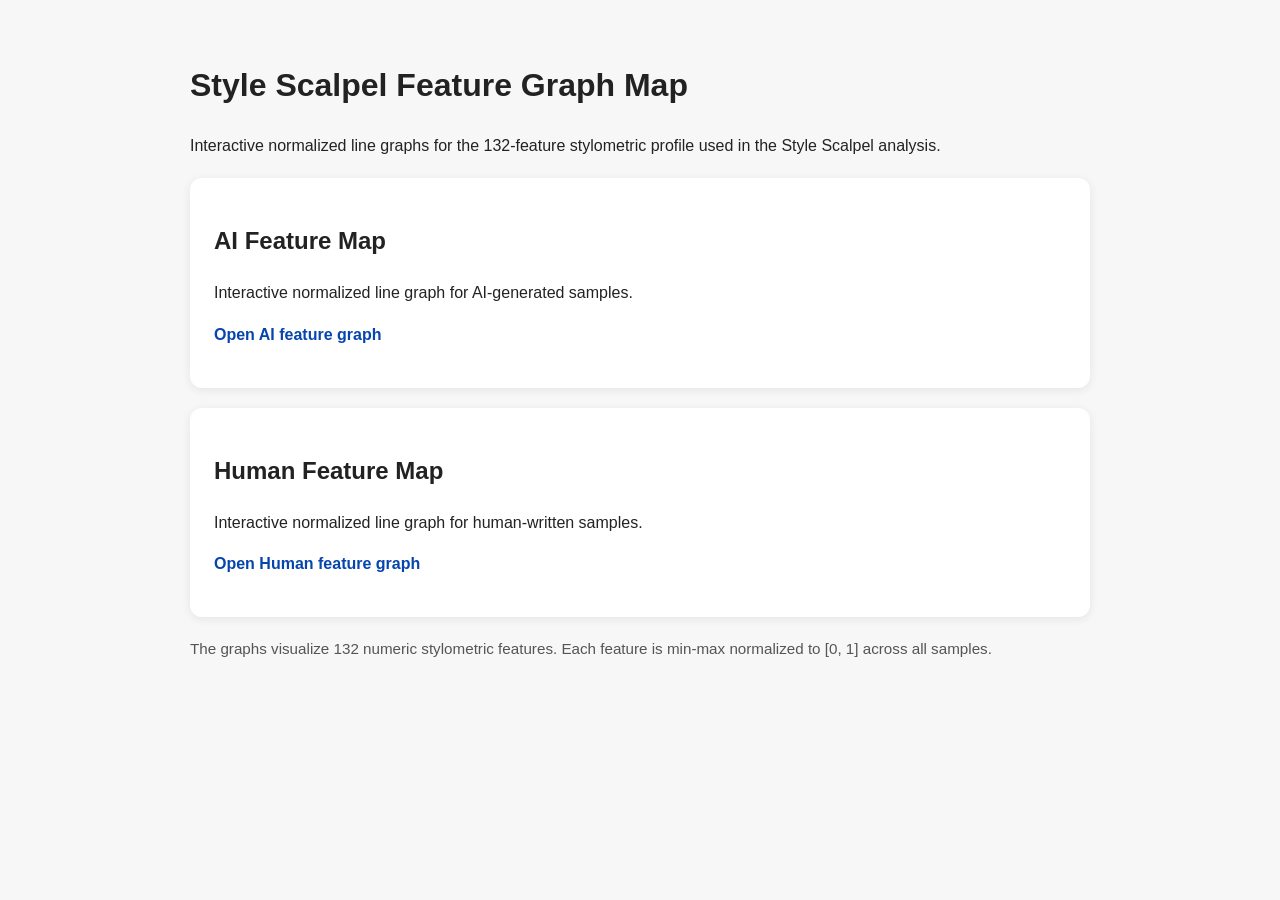
==== index.html @ d698c0e5 "Add interactive AI and human feature graphs" ====
<!DOCTYPE html>
<html lang="en">
<head>
  <meta charset="UTF-8">
  <title>Style Scalpel Feature Graph Map</title>
  <style>
    body {
      font-family: Arial, sans-serif;
      max-width: 900px;
      margin: 60px auto;
      padding: 0 24px;
      line-height: 1.6;
      background: #f7f7f7;
      color: #222;
    }
    .card {
      background: white;
      padding: 24px;
      margin: 20px 0;
      border-radius: 12px;
      box-shadow: 0 2px 10px rgba(0,0,0,0.08);
    }
    a {
      color: #0645ad;
      font-weight: bold;
      text-decoration: none;
    }
    a:hover {
      text-decoration: underline;
    }
    .note {
      color: #555;
      font-size: 0.95rem;
    }
  </style>
</head>
<body>

  <h1>Style Scalpel Feature Graph Map</h1>

  <p>
    Interactive normalized line graphs for the 132-feature stylometric profile used in the Style Scalpel analysis.
  </p>

  <div class="card">
    <h2>AI Feature Map</h2>
    <p>Interactive normalized line graph for AI-generated samples.</p>
    <p><a href="ai_features_lines.html">Open AI feature graph</a></p>
  </div>

  <div class="card">
    <h2>Human Feature Map</h2>
    <p>Interactive normalized line graph for human-written samples.</p>
    <p><a href="human_features_lines.html">Open Human feature graph</a></p>
  </div>

  <p class="note">
    The graphs visualize 132 numeric stylometric features. Each feature is min-max normalized to [0, 1] across all samples.
  </p>

</body>
</html>
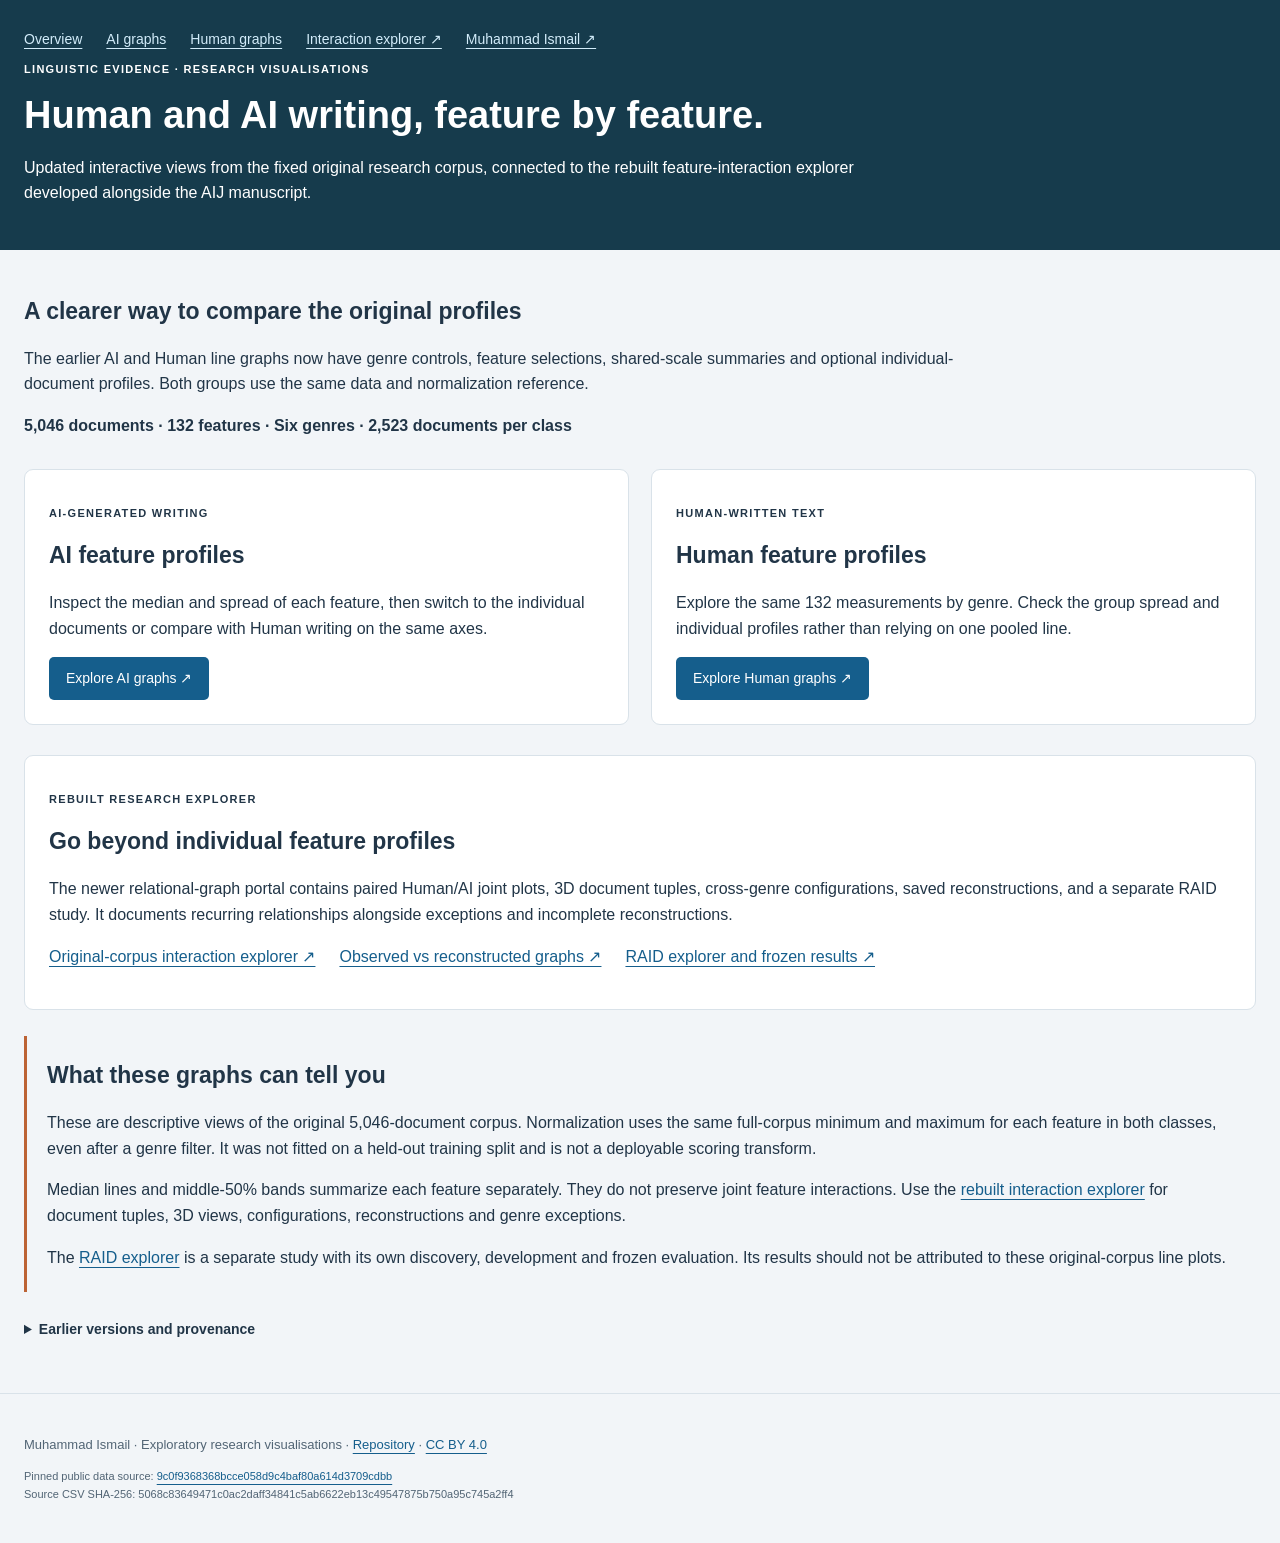
==== commit 2274356f: "Update AI and human feature viewers from pinned AIJ research data" ====
--- a/index.html
+++ b/index.html
@@ -1,62 +1,6 @@
-<!DOCTYPE html>
-<html lang="en">
-<head>
-  <meta charset="UTF-8">
-  <title>Style Scalpel Feature Graph Map</title>
-  <style>
-    body {
-      font-family: Arial, sans-serif;
-      max-width: 900px;
-      margin: 60px auto;
-      padding: 0 24px;
-      line-height: 1.6;
-      background: #f7f7f7;
-      color: #222;
-    }
-    .card {
-      background: white;
-      padding: 24px;
-      margin: 20px 0;
-      border-radius: 12px;
-      box-shadow: 0 2px 10px rgba(0,0,0,0.08);
-    }
-    a {
-      color: #0645ad;
-      font-weight: bold;
-      text-decoration: none;
-    }
-    a:hover {
-      text-decoration: underline;
-    }
-    .note {
-      color: #555;
-      font-size: 0.95rem;
-    }
-  </style>
-</head>
-<body>
-
-  <h1>Style Scalpel Feature Graph Map</h1>
-
-  <p>
-    Interactive normalized line graphs for the 132-feature stylometric profile used in the Style Scalpel analysis.
-  </p>
-
-  <div class="card">
-    <h2>AI Feature Map</h2>
-    <p>Interactive normalized line graph for AI-generated samples.</p>
-    <p><a href="ai_features_lines.html">Open AI feature graph</a></p>
-  </div>
-
-  <div class="card">
-    <h2>Human Feature Map</h2>
-    <p>Interactive normalized line graph for human-written samples.</p>
-    <p><a href="human_features_lines.html">Open Human feature graph</a></p>
-  </div>
-
-  <p class="note">
-    The graphs visualize 132 numeric stylometric features. Each feature is min-max normalized to [0, 1] across all samples.
-  </p>
-
-</body>
-</html>+<!doctype html>
+<html lang="en"><head><meta charset="utf-8"><meta name="viewport" content="width=device-width, initial-scale=1"><link rel="stylesheet" href="graphs.css?v=20261114"><link rel="icon" href="https://stylescalpel.com/static/favicon.svg" type="image/svg+xml"><title>Human and AI feature graphs | Muhammad Ismail</title><meta name="description" content="Explore 132 stylometric features in Human and AI writing, with genre controls, individual profiles and links to the rebuilt relational graph study."></head><body><header><nav aria-label="Primary"><a href="index.html">Overview</a><a href="ai_features_lines.html">AI graphs</a><a href="human_features_lines.html">Human graphs</a><a href="https://m0333ism-dev.github.io/relational-graph-stylometry/">Interaction explorer ↗</a><a href="https://stylescalpel.com/about/">Muhammad Ismail ↗</a></nav><p class="eyebrow">Linguistic evidence · Research visualisations</p><h1>Human and AI writing, feature by feature.</h1><p>Updated interactive views from the fixed original research corpus, connected to the rebuilt feature-interaction explorer developed alongside the AIJ manuscript.</p></header><main>
+<section class="intro"><h2>A clearer way to compare the original profiles</h2><p>The earlier AI and Human line graphs now have genre controls, feature selections, shared-scale summaries and optional individual-document profiles. Both groups use the same data and normalization reference.</p><p><strong>5,046 documents · 132 features · Six genres · 2,523 documents per class</strong></p></section>
+<div class="cards"><article class="card"><p class="eyebrow">AI-generated writing</p><h2>AI feature profiles</h2><p>Inspect the median and spread of each feature, then switch to the individual documents or compare with Human writing on the same axes.</p><a class="button" href="ai_features_lines.html">Explore AI graphs ↗</a></article><article class="card"><p class="eyebrow">Human-written text</p><h2>Human feature profiles</h2><p>Explore the same 132 measurements by genre. Check the group spread and individual profiles rather than relying on one pooled line.</p><a class="button" href="human_features_lines.html">Explore Human graphs ↗</a></article></div>
+<section class="card"><p class="eyebrow">Rebuilt research explorer</p><h2>Go beyond individual feature profiles</h2><p>The newer relational-graph portal contains paired Human/AI joint plots, 3D document tuples, cross-genre configurations, saved reconstructions, and a separate RAID study. It documents recurring relationships alongside exceptions and incomplete reconstructions.</p><p class="links"><a href="https://m0333ism-dev.github.io/relational-graph-stylometry/">Original-corpus interaction explorer ↗</a><a href="https://m0333ism-dev.github.io/relational-graph-stylometry/#capture-study">Observed vs reconstructed graphs ↗</a><a href="https://m0333ism-dev.github.io/relational-graph-stylometry/raid/">RAID explorer and frozen results ↗</a></p></section>
+<aside class="research-note"><h2>What these graphs can tell you</h2><p>These are descriptive views of the original 5,046-document corpus. Normalization uses the same full-corpus minimum and maximum for each feature in both classes, even after a genre filter. It was not fitted on a held-out training split and is not a deployable scoring transform.</p><p>Median lines and middle-50% bands summarize each feature separately. They do not preserve joint feature interactions. Use the <a href="https://m0333ism-dev.github.io/relational-graph-stylometry/">rebuilt interaction explorer</a> for document tuples, 3D views, configurations, reconstructions and genre exceptions.</p><p>The <a href="https://m0333ism-dev.github.io/relational-graph-stylometry/raid/">RAID explorer</a> is a separate study with its own discovery, development and frozen evaluation. Its results should not be attributed to these original-corpus line plots.</p></aside><details><summary>Earlier versions and provenance</summary><p>The previous full line graphs remain available unchanged: <a href="legacy/ai_features_lines.html">original AI graph</a> and <a href="legacy/human_features_lines.html">original Human graph</a>. The new viewer pins the public original-corpus payload to the research repository commit recorded below and checks its SHA-256 before rendering. Filters do not refit normalization, formulas or models.</p></details></main><footer><p>Muhammad Ismail · Exploratory research visualisations · <a href="https://github.com/m0333ism-dev/Features-Graph-Map">Repository</a> · <a href="https://creativecommons.org/licenses/by/4.0/">CC BY 4.0</a></p><p class="source-id">Pinned public data source: <a href="https://github.com/m0333ism-dev/relational-graph-stylometry/tree/9c0f9368368bcce058d9c4baf80a614d3709cdbb">9c0f9368368bcce058d9c4baf80a614d3709cdbb</a><br>Source CSV SHA-256: 5068c83649471c0ac2daff34841c5ab6622eb13c49547875b750a95c745a2ff4</p></footer></body></html>
--- a/graphs.css
+++ b/graphs.css
@@ -0,0 +1,3 @@
+[hidden]{display:none!important}
+.control-grid > .actions{grid-column:1/-1}
+:root{font-family:'Segoe UI',Arial,sans-serif;color:#213547;background:#f2f5f8;line-height:1.6}*{box-sizing:border-box}body{margin:0}a{color:#155e8c;text-underline-offset:4px}a:focus-visible,button:focus-visible,select:focus-visible,input:focus-visible{outline:3px solid #ba5725;outline-offset:3px}header{background:#163b4c;color:#fff;padding:28px max(24px,calc((100vw - 1320px)/2));}header a{color:#d2ecfa}header h1{font-size:clamp(27px,4vw,38px);line-height:1.2;margin:14px 0}header p{max-width:900px}header nav{display:flex;flex-wrap:wrap;gap:12px 24px;font-size:14px}main,footer{max-width:1368px;margin:auto;padding:28px 24px}h2{font-size:23px;line-height:1.3}h3{font-size:18px}.eyebrow{font-size:11px;font-weight:700;letter-spacing:1.3px;text-transform:uppercase}.intro{max-width:950px}.card,.graph-panel,.controls{background:#fff;border:1px solid #d9e2e9;border-radius:9px;padding:24px}.cards{display:grid;grid-template-columns:1fr 1fr;gap:22px;margin:30px 0}.cards .card p{max-width:600px}.button,button{display:inline-block;background:#155e8c;color:white;border:0;border-radius:5px;padding:10px 17px;font:inherit;font-size:14px;cursor:pointer;text-decoration:none}button:disabled{opacity:.5;cursor:wait}.controls{margin:25px 0}.control-grid{border:0;padding:0;margin:0;display:grid;grid-template-columns:repeat(4,minmax(0,1fr));gap:16px}label{display:block;font-size:13px;font-weight:600}select,input[type=search]{width:100%;margin-top:5px;border:1px solid #9eb1bf;border-radius:4px;padding:9px;font:inherit;font-size:13px;background:white;color:#213547}.actions{display:flex;align-items:center;flex-wrap:wrap;gap:18px;margin-top:18px}.actions label{font-weight:400}.actions input{margin-right:7px}details{margin-top:20px}summary{cursor:pointer;font-weight:600;font-size:14px}#features{display:grid;grid-template-columns:repeat(3,minmax(0,1fr));max-height:260px;overflow:auto;gap:8px;margin-top:15px}#features label{font-weight:400;overflow-wrap:anywhere;font-size:12px}.plot-scroll{overflow:auto}#plot{width:100%;min-height:540px}#status{font-size:14px}#counts{font-weight:600}#warning{color:#895018}.hint,footer{font-size:13px;color:#526575}.links{display:flex;flex-wrap:wrap;gap:12px 24px}.research-note{border-left:3px solid #bc6335;padding:6px 20px;margin:26px 0}.source-id{font-size:11px;overflow-wrap:anywhere}footer{border-top:1px solid #d9e2e9;margin-top:24px}@media(max-width:800px){.control-grid{grid-template-columns:1fr 1fr}#features{grid-template-columns:1fr 1fr}.cards{grid-template-columns:1fr}}@media(max-width:480px){main,footer{padding:20px 14px}.controls,.card,.graph-panel{padding:16px}.control-grid,#features{grid-template-columns:1fr}}@media(prefers-reduced-motion:reduce){*{scroll-behavior:auto!important}}
